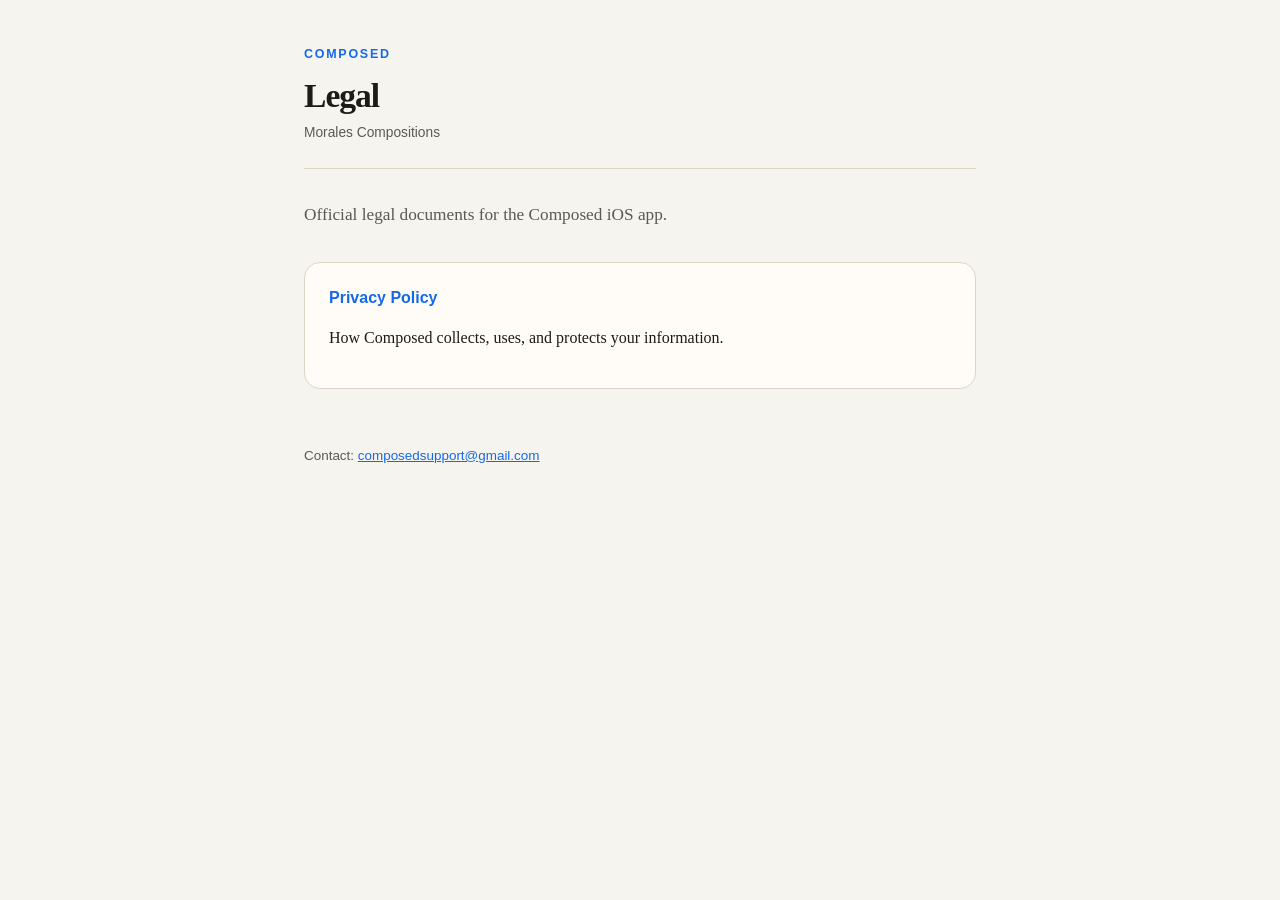
==== index.html @ 657138ab "Add Composed privacy policy site." ====
<!DOCTYPE html>
<html lang="en">
<head>
    <meta charset="utf-8">
    <meta name="viewport" content="width=device-width, initial-scale=1">
    <title>Composed</title>
    <link rel="stylesheet" href="styles.css">
</head>
<body>
    <header>
        <div class="brand">Composed</div>
        <h1>Legal</h1>
        <p class="updated">Morales Compositions</p>
    </header>
    <main>
        <p class="lede">Official legal documents for the Composed iOS app.</p>
        <div class="home-card">
            <p><a href="privacy/">Privacy Policy</a></p>
            <p>How Composed collects, uses, and protects your information.</p>
        </div>
    </main>
    <footer>
        Contact: <a href="mailto:composedsupport@gmail.com">composedsupport@gmail.com</a>
    </footer>
</body>
</html>
---- styles.css ----
:root {
    color-scheme: light;
    --bg: #f6f4ef;
    --paper: #fffcf7;
    --ink: #1c1b18;
    --muted: #5c5852;
    --line: #ddd6c8;
    --accent: #1468ea;
    --max: 42rem;
}

* { box-sizing: border-box; }

html, body {
    margin: 0;
    padding: 0;
    background: var(--bg);
    color: var(--ink);
    font-family: "Iowan Old Style", "Palatino Linotype", Palatino, Georgia, serif;
    line-height: 1.65;
}

header, main, footer {
    width: min(var(--max), calc(100% - 2.5rem));
    margin: 0 auto;
}

header {
    padding: 2.75rem 0 1.5rem;
    border-bottom: 1px solid var(--line);
}

.brand {
    font-family: -apple-system, BlinkMacSystemFont, "Segoe UI", sans-serif;
    font-size: 0.78rem;
    font-weight: 700;
    letter-spacing: 0.14em;
    text-transform: uppercase;
    color: var(--accent);
    text-decoration: none;
}

h1 {
    margin: 0.7rem 0 0.35rem;
    font-size: 2.1rem;
    font-weight: 600;
    letter-spacing: -0.03em;
    line-height: 1.2;
}

.updated {
    margin: 0;
    color: var(--muted);
    font-family: -apple-system, BlinkMacSystemFont, "Segoe UI", sans-serif;
    font-size: 0.86rem;
}

main {
    padding: 2rem 0 3.5rem;
}

.lede {
    font-size: 1.08rem;
    color: var(--muted);
}

h2 {
    margin: 2.4rem 0 0.7rem;
    font-size: 1.25rem;
    letter-spacing: -0.02em;
}

h3 {
    margin: 1.5rem 0 0.45rem;
    font-size: 1.02rem;
}

p, li { margin: 0 0 0.85rem; }

ul { padding-left: 1.2rem; }

a { color: var(--accent); }

.callout {
    background: var(--paper);
    border: 1px solid var(--line);
    border-radius: 12px;
    padding: 1rem 1.15rem;
    margin: 1.2rem 0 1.4rem;
}

table {
    width: 100%;
    border-collapse: collapse;
    margin: 1rem 0 1.4rem;
    font-size: 0.95rem;
}

th, td {
    text-align: left;
    vertical-align: top;
    padding: 0.7rem 0.65rem;
    border-bottom: 1px solid var(--line);
}

th {
    font-family: -apple-system, BlinkMacSystemFont, "Segoe UI", sans-serif;
    font-size: 0.75rem;
    letter-spacing: 0.06em;
    text-transform: uppercase;
    color: var(--muted);
}

footer {
    padding: 0 0 3rem;
    color: var(--muted);
    font-family: -apple-system, BlinkMacSystemFont, "Segoe UI", sans-serif;
    font-size: 0.84rem;
}

.home-card {
    margin-top: 2rem;
    background: var(--paper);
    border: 1px solid var(--line);
    border-radius: 16px;
    padding: 1.4rem 1.5rem;
}

.home-card a {
    font-family: -apple-system, BlinkMacSystemFont, "Segoe UI", sans-serif;
    font-weight: 600;
    text-decoration: none;
}
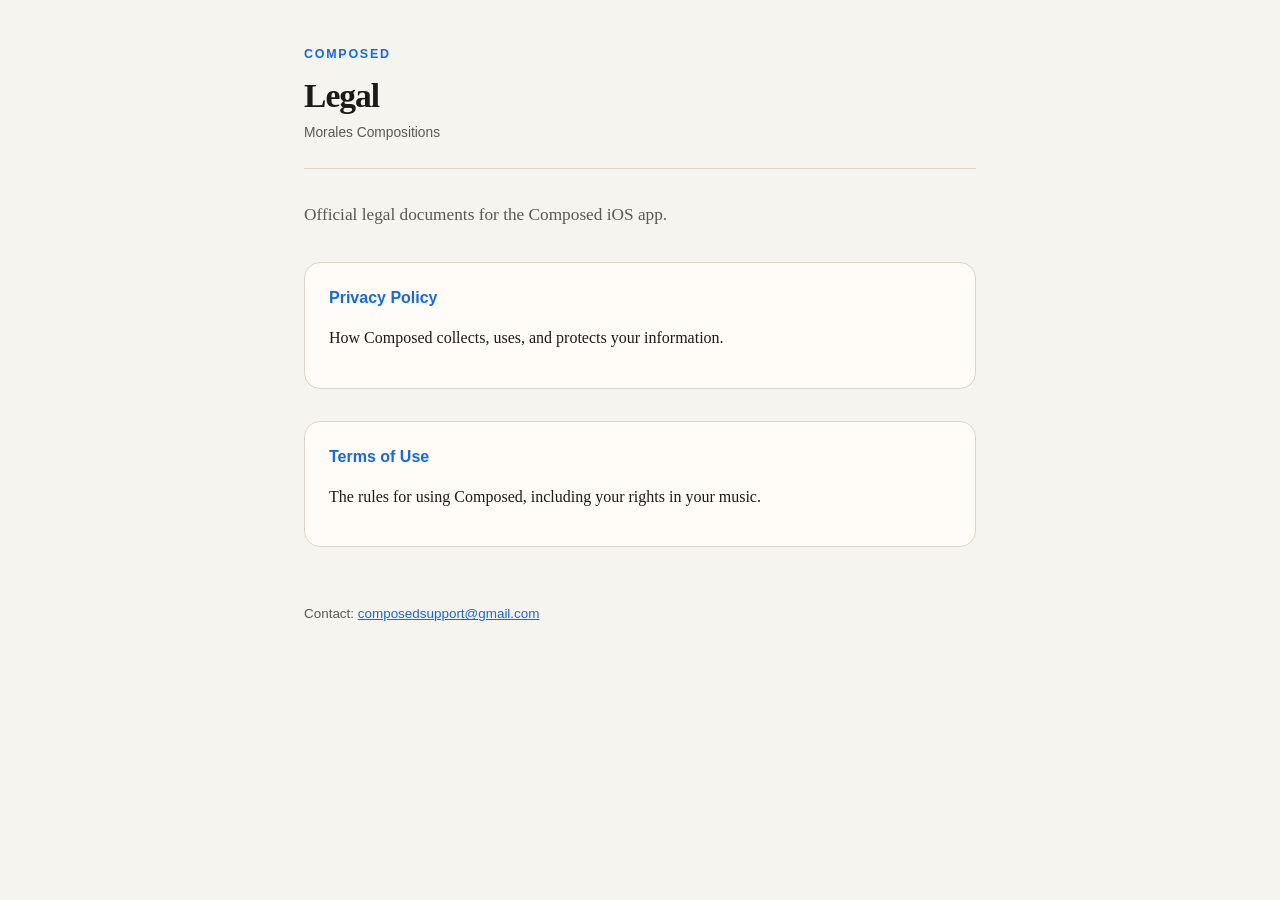
==== commit 31ce79a6: "Add Composed terms of use." ====
--- a/index.html
+++ b/index.html
@@ -18,6 +18,10 @@
             <p><a href="privacy/">Privacy Policy</a></p>
             <p>How Composed collects, uses, and protects your information.</p>
         </div>
+        <div class="home-card">
+            <p><a href="terms/">Terms of Use</a></p>
+            <p>The rules for using Composed, including your rights in your music.</p>
+        </div>
     </main>
     <footer>
         Contact: <a href="mailto:composedsupport@gmail.com">composedsupport@gmail.com</a>
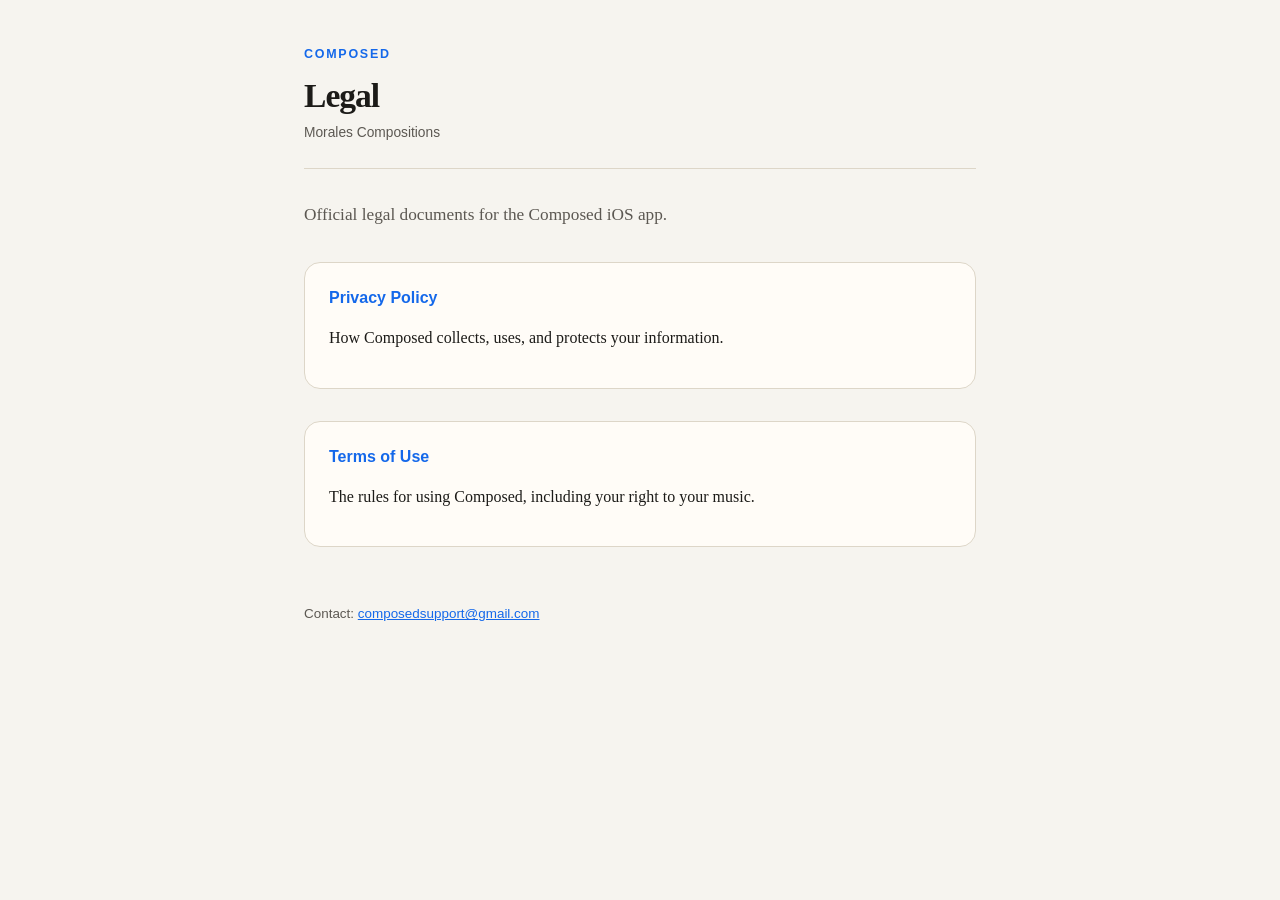
==== commit d76a331d: "Clarify terms homepage copy about music rights." ====
--- a/index.html
+++ b/index.html
@@ -20,7 +20,7 @@
         </div>
         <div class="home-card">
             <p><a href="terms/">Terms of Use</a></p>
-            <p>The rules for using Composed, including your rights in your music.</p>
+            <p>The rules for using Composed, including your right to your music.</p>
         </div>
     </main>
     <footer>
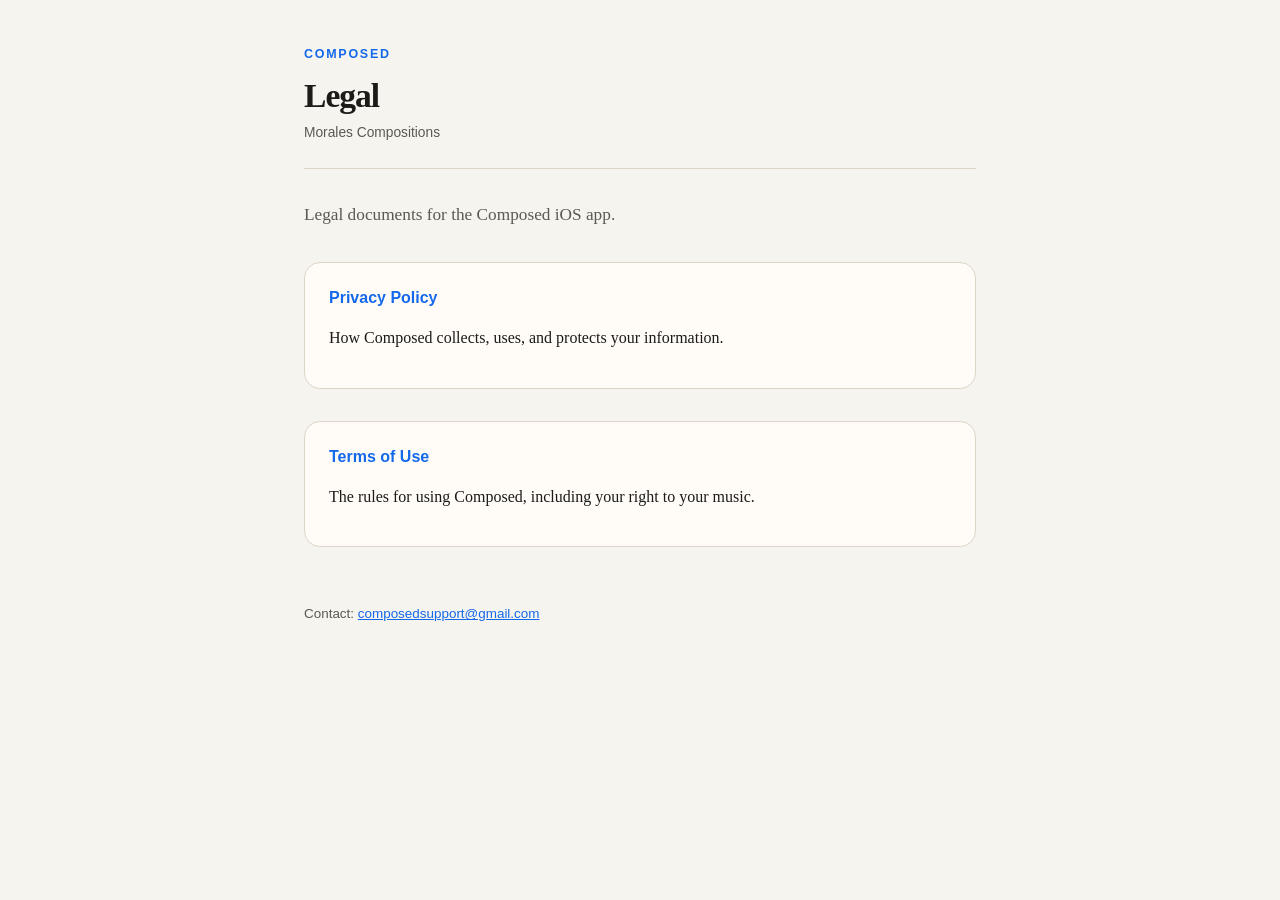
==== commit 55b2c8d8: "Remove "Official" from the legal homepage intro. Co-authored-by: Cursor <cursoragent@cursor.com>" ====
--- a/index.html
+++ b/index.html
@@ -13,7 +13,7 @@
         <p class="updated">Morales Compositions</p>
     </header>
     <main>
-        <p class="lede">Official legal documents for the Composed iOS app.</p>
+        <p class="lede">Legal documents for the Composed iOS app.</p>
         <div class="home-card">
             <p><a href="privacy/">Privacy Policy</a></p>
             <p>How Composed collects, uses, and protects your information.</p>
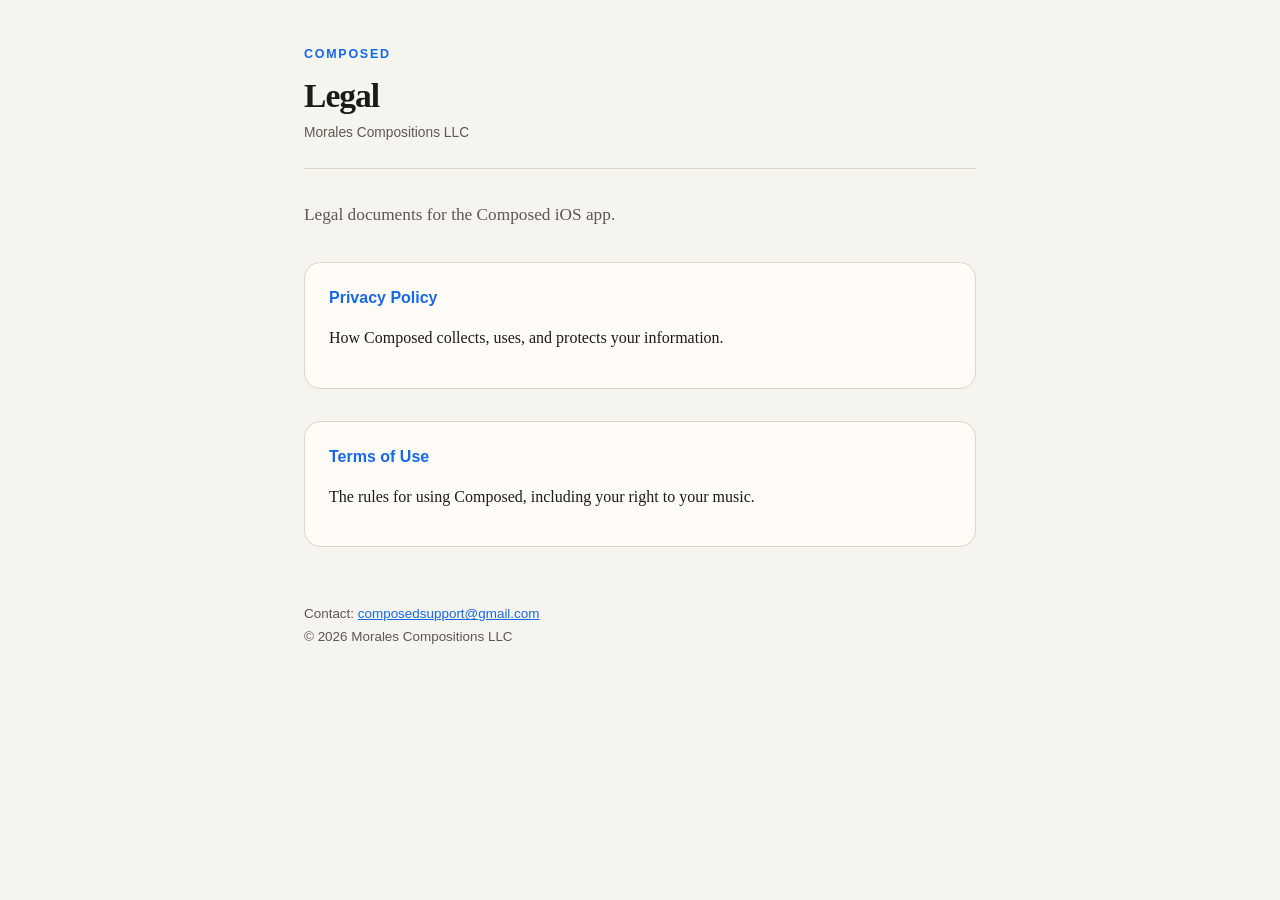
==== commit 2e7e8ba1: "Add copyright notice and use LLC name" ====
--- a/index.html
+++ b/index.html
@@ -10,7 +10,7 @@
     <header>
         <div class="brand">Composed</div>
         <h1>Legal</h1>
-        <p class="updated">Morales Compositions</p>
+        <p class="updated">Morales Compositions LLC</p>
     </header>
     <main>
         <p class="lede">Legal documents for the Composed iOS app.</p>
@@ -25,6 +25,7 @@
     </main>
     <footer>
         Contact: <a href="mailto:composedsupport@gmail.com">composedsupport@gmail.com</a>
+        <div class="copyright">© 2026 Morales Compositions LLC</div>
     </footer>
 </body>
 </html>
